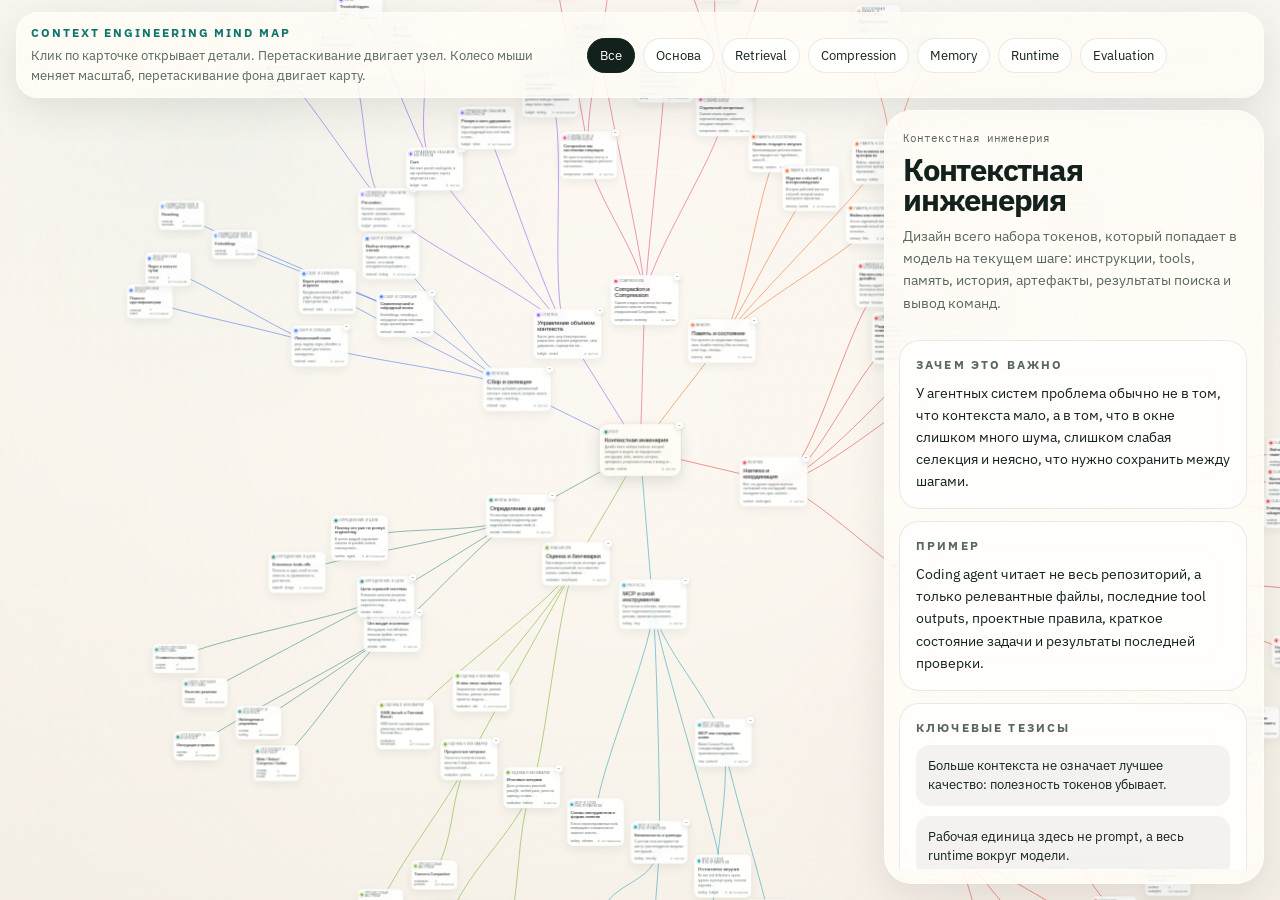
==== index.html @ 44800011 "Add interactive context engineering mindmap" ====
<!doctype html>
<html lang="ru">
  <head>
    <meta charset="utf-8">
    <meta name="viewport" content="width=device-width, initial-scale=1">
    <title>Контекстная инженерия: interactive mind map</title>
    <link rel="preconnect" href="https://fonts.googleapis.com">
    <link rel="preconnect" href="https://fonts.gstatic.com" crossorigin>
    <link
      href="https://fonts.googleapis.com/css2?family=IBM+Plex+Sans:wght@400;500;600;700&family=IBM+Plex+Mono:wght@400;500&display=swap"
      rel="stylesheet"
    >
    <link rel="stylesheet" href="styles.css">
  </head>
  <body>
    <main class="app-shell">
      <section class="mindmap-stage">
        <div class="stage-overlay stage-topbar">
          <div class="hint-block">
            <div class="hint-title">Context Engineering Mind Map</div>
            <p class="hint-copy">
              Клик по карточке открывает детали. Перетаскивание двигает узел. Колесо мыши меняет масштаб, перетаскивание фона двигает карту.
            </p>
          </div>

          <div class="toolbar-block">
            <div class="toolbar-row chips-row">
              <button class="chip is-active" data-filter="all">Все</button>
              <button class="chip" data-filter="основа">Основа</button>
              <button class="chip" data-filter="retrieval">Retrieval</button>
              <button class="chip" data-filter="compression">Compression</button>
              <button class="chip" data-filter="memory">Memory</button>
              <button class="chip" data-filter="runtime">Runtime</button>
              <button class="chip" data-filter="evaluation">Evaluation</button>
            </div>
          </div>
        </div>

        <div class="stage-overlay detail-dock">
          <div class="detail-header">
            <div class="breadcrumb" id="breadcrumb"></div>
            <h2 class="detail-title" id="detail-title"></h2>
            <p class="detail-subtitle" id="detail-subtitle"></p>
          </div>

          <div class="detail-scroll">
            <section class="detail-card">
              <h3>Зачем это важно</h3>
              <p id="detail-why"></p>
            </section>

            <section class="detail-card">
              <h3>Пример</h3>
              <p id="detail-example"></p>
            </section>

            <section class="detail-card">
              <h3>Ключевые тезисы</h3>
              <div class="bullets" id="detail-insights"></div>
            </section>

            <section class="detail-card">
              <h3>Теги</h3>
              <div class="tags" id="detail-tags"></div>
            </section>

            <section class="detail-card">
              <h3>Источники</h3>
              <div class="source-list" id="detail-sources"></div>
            </section>
          </div>
        </div>

        <div class="viewport" id="viewport">
          <div class="board" id="board">
            <svg class="connections" id="connections" preserveAspectRatio="none"></svg>
            <div class="node-layer" id="node-layer"></div>
          </div>
        </div>
      </section>
    </main>

    <script src="mindmap-data.js"></script>
    <script src="app.js"></script>
  </body>
</html>
---- styles.css ----
:root {
  --bg: #ede5d9;
  --ink: #13211d;
  --muted: #596661;
  --line: rgba(19, 33, 29, 0.14);
  --glass: rgba(255, 252, 246, 0.72);
  --glass-strong: rgba(255, 252, 246, 0.86);
  --border: rgba(19, 33, 29, 0.09);
  --shadow: 0 28px 70px rgba(38, 47, 44, 0.14);
  --shadow-soft: 0 12px 36px rgba(38, 47, 44, 0.1);
  --mono: "IBM Plex Mono", monospace;
  --sans: "IBM Plex Sans", sans-serif;
}

* {
  box-sizing: border-box;
}

html,
body {
  margin: 0;
  min-height: 100%;
}

body {
  font-family: var(--sans);
  color: var(--ink);
  background:
    radial-gradient(circle at 18% 12%, rgba(15, 118, 110, 0.14), transparent 24%),
    radial-gradient(circle at 86% 16%, rgba(37, 99, 235, 0.12), transparent 24%),
    radial-gradient(circle at 78% 82%, rgba(219, 39, 119, 0.1), transparent 22%),
    linear-gradient(180deg, #f4ede3 0%, #e7dece 100%);
}

body::before {
  content: "";
  position: fixed;
  inset: 0;
  pointer-events: none;
  background-image:
    linear-gradient(rgba(19, 33, 29, 0.03) 1px, transparent 1px),
    linear-gradient(90deg, rgba(19, 33, 29, 0.03) 1px, transparent 1px);
  background-size: 34px 34px;
  mask-image: radial-gradient(circle at center, black 34%, transparent 100%);
}

.app-shell {
  width: 100vw;
  min-height: 100vh;
}

.mindmap-stage,
.stage-overlay,
.node-card,
.detail-card,
.source-link {
  backdrop-filter: blur(18px);
}

.mindmap-stage {
  position: relative;
  background: rgba(255, 255, 255, 0.2);
}

.mindmap-stage {
  min-height: 100vh;
  overflow: hidden;
  border-radius: 0;
}

.viewport {
  position: relative;
  height: 100vh;
  min-height: 100vh;
  overflow: hidden;
  cursor: grab;
  touch-action: none;
  background:
    radial-gradient(circle at center, rgba(255, 252, 246, 0.68), rgba(255, 252, 246, 0.34)),
    linear-gradient(180deg, rgba(255, 252, 246, 0.28), rgba(255, 252, 246, 0.14));
}

.viewport.is-dragging {
  cursor: grabbing;
}

.board {
  position: absolute;
  inset: 0;
  transform-origin: 0 0;
}

.connections,
.node-layer {
  position: absolute;
  inset: 0;
}

.connections {
  width: 100%;
  height: 100%;
  overflow: visible;
}

.connection {
  fill: none;
  stroke-linecap: round;
  stroke-width: 2.4;
  opacity: 0.72;
}

.connection.is-muted {
  opacity: 0.18;
}

.stage-overlay {
  position: absolute;
  z-index: 10;
  border: 1px solid rgba(255, 255, 255, 0.56);
  background: var(--glass);
  box-shadow: var(--shadow-soft);
}

.stage-topbar {
  top: 12px;
  left: 16px;
  right: 16px;
  display: grid;
  grid-template-columns: minmax(260px, 0.9fr) minmax(420px, 1.1fr);
  gap: 14px;
  padding: 12px 14px;
  border-radius: 22px;
}

.hint-block {
  display: grid;
  gap: 6px;
}

.hint-title {
  font-size: 12px;
  font-weight: 700;
  letter-spacing: 0.16em;
  text-transform: uppercase;
  color: #0f766e;
}

.hint-copy,
.detail-subtitle,
.detail-card p,
.node-summary,
.node-meta {
  color: var(--muted);
}

.hint-copy {
  margin: 0;
  max-width: 64ch;
  font-size: 13px;
  line-height: 1.5;
}

.toolbar-block {
  display: grid;
  gap: 8px;
  align-content: center;
}

.toolbar-row {
  display: flex;
  flex-wrap: wrap;
  gap: 8px;
  align-items: center;
}

.chip {
  border-radius: 999px;
  border: 1px solid var(--border);
  background: rgba(255, 255, 255, 0.78);
  color: var(--ink);
  font: inherit;
}

.chip {
  min-height: 34px;
  padding: 8px 12px;
  cursor: pointer;
  transition: transform 140ms ease, border-color 140ms ease, background 140ms ease;
  font-size: 13px;
}

.chip:hover,
.node-card:hover,
.source-link:hover {
  transform: translateY(-1px);
}

.chip.is-active {
  color: #fff;
  background: #13211d;
  border-color: #13211d;
}

.detail-dock {
  top: 110px;
  right: 16px;
  bottom: 16px;
  width: min(380px, calc(100vw - 48px));
  display: grid;
  grid-template-rows: auto 1fr;
  gap: 12px;
  padding: 14px;
  border-radius: 28px;
  background: var(--glass-strong);
}

.detail-header {
  padding: 6px 4px 0;
}

.breadcrumb {
  font-family: var(--mono);
  font-size: 11px;
  color: var(--muted);
}

.detail-title {
  margin: 10px 0 0;
  font-size: clamp(24px, 2.4vw, 36px);
  line-height: 0.98;
  letter-spacing: -0.04em;
}

.detail-subtitle {
  margin-top: 10px;
  font-size: 14px;
  line-height: 1.58;
}

.detail-scroll {
  overflow: auto;
  display: grid;
  gap: 12px;
  padding-right: 2px;
}

.detail-card {
  padding: 16px;
  border-radius: 20px;
  border: 1px solid var(--border);
  background: rgba(255, 255, 255, 0.72);
}

.detail-card h3 {
  margin: 0 0 10px;
  font-size: 12px;
  letter-spacing: 0.18em;
  text-transform: uppercase;
  color: var(--muted);
}

.detail-card p {
  margin: 0;
  font-size: 14px;
  line-height: 1.58;
  color: var(--ink);
}

.bullets,
.source-list,
.tags {
  display: grid;
  gap: 10px;
}

.bullet {
  padding: 11px 12px;
  border-radius: 14px;
  background: rgba(19, 33, 29, 0.05);
  font-size: 13px;
  line-height: 1.5;
}

.tags {
  grid-template-columns: repeat(auto-fit, minmax(90px, max-content));
}

.tag {
  display: inline-flex;
  align-items: center;
  gap: 8px;
  padding: 8px 11px;
  border-radius: 999px;
  background: rgba(19, 33, 29, 0.06);
  font-size: 12px;
}

.node-shell {
  position: absolute;
  transform: translate(-50%, -50%);
}

.node-card,
.node-toggle {
  border: 1px solid var(--border);
}

.node-card {
  appearance: none;
  display: block;
  min-width: 150px;
  max-width: 250px;
  padding: 14px 14px 12px;
  border-radius: 22px;
  background: rgba(255, 255, 255, 0.84);
  box-shadow: 0 12px 34px rgba(38, 47, 44, 0.08);
  text-align: left;
  cursor: pointer;
  transition:
    transform 150ms ease,
    box-shadow 150ms ease,
    opacity 150ms ease,
    border-color 150ms ease;
}

.node-card.is-dragging {
  cursor: grabbing;
  box-shadow: 0 22px 48px rgba(38, 47, 44, 0.18);
}

.node-card.is-selected {
  border-color: rgba(19, 33, 29, 0.25);
  box-shadow: 0 20px 54px rgba(38, 47, 44, 0.14);
}

.node-card.is-muted {
  opacity: 0.2;
}

.node-card[data-depth="0"] {
  min-width: 260px;
  max-width: 300px;
  padding: 22px 20px 18px;
  border-radius: 30px;
  background: rgba(255, 252, 246, 0.92);
}

.node-card[data-depth="1"] {
  min-width: 220px;
  max-width: 250px;
}

.node-card[data-depth="2"] {
  min-width: 180px;
  max-width: 210px;
  padding: 12px 13px 11px;
}

.node-card[data-depth="3"],
.node-card[data-depth="4"] {
  min-width: 148px;
  max-width: 168px;
  padding: 10px 11px 10px;
  border-radius: 18px;
}

.node-kicker {
  display: inline-flex;
  align-items: center;
  gap: 8px;
  font-size: 10px;
  letter-spacing: 0.14em;
  text-transform: uppercase;
  color: var(--muted);
}

.node-dot {
  width: 9px;
  height: 9px;
  border-radius: 50%;
  background: var(--node-color, #0f766e);
  box-shadow: 0 0 0 6px color-mix(in srgb, var(--node-color, #0f766e) 18%, transparent);
}

.node-title {
  margin-top: 10px;
  font-size: 22px;
  line-height: 1.02;
  letter-spacing: -0.03em;
}

.node-card[data-depth="2"] .node-title {
  font-size: 16px;
}

.node-card[data-depth="3"] .node-title,
.node-card[data-depth="4"] .node-title {
  font-size: 14px;
  line-height: 1.14;
}

.node-summary {
  margin-top: 8px;
  font-size: 12px;
  line-height: 1.48;
}

.node-meta {
  display: flex;
  justify-content: space-between;
  align-items: center;
  gap: 8px;
  margin-top: 10px;
  font-size: 11px;
}

.node-hint {
  font-family: var(--mono);
}

.node-toggle {
  position: absolute;
  top: -8px;
  right: -8px;
  width: 28px;
  height: 28px;
  border-radius: 50%;
  background: rgba(255, 255, 255, 0.96);
  color: var(--ink);
  font-size: 16px;
  line-height: 1;
  cursor: pointer;
  box-shadow: 0 8px 18px rgba(38, 47, 44, 0.12);
}

.node-toggle:hover {
  background: #13211d;
  color: #fff;
}

.source-link {
  display: block;
  padding: 14px;
  border-radius: 20px;
  border: 1px solid var(--border);
  background: rgba(255, 255, 255, 0.8);
  color: inherit;
  text-decoration: none;
  transition: transform 140ms ease, border-color 140ms ease;
}

.source-kind {
  display: inline-block;
  margin-bottom: 8px;
  font-family: var(--mono);
  font-size: 11px;
  color: var(--muted);
}

.source-link strong {
  display: block;
  line-height: 1.42;
}

.source-link span:last-child {
  display: block;
  margin-top: 6px;
  font-size: 13px;
  color: var(--muted);
}

@media (max-width: 1260px) {
  .stage-topbar {
    grid-template-columns: 1fr;
  }

  .detail-dock {
    width: 330px;
  }
}

@media (max-width: 980px) {
  .mindmap-stage,
  .viewport {
    min-height: 100svh;
    height: 100svh;
    border-radius: 0;
  }

  .detail-dock {
    top: auto;
    left: 12px;
    right: 12px;
    bottom: 12px;
    width: auto;
    max-height: 38vh;
  }

  .stage-topbar {
    top: 12px;
    left: 12px;
    right: 12px;
    padding: 12px;
  }
}

@media (max-width: 720px) {
  .app-shell {
    width: 100vw;
  }

  .mindmap-stage,
  .viewport {
    border-radius: 0;
  }

  .hint-copy {
    font-size: 12px;
  }
}
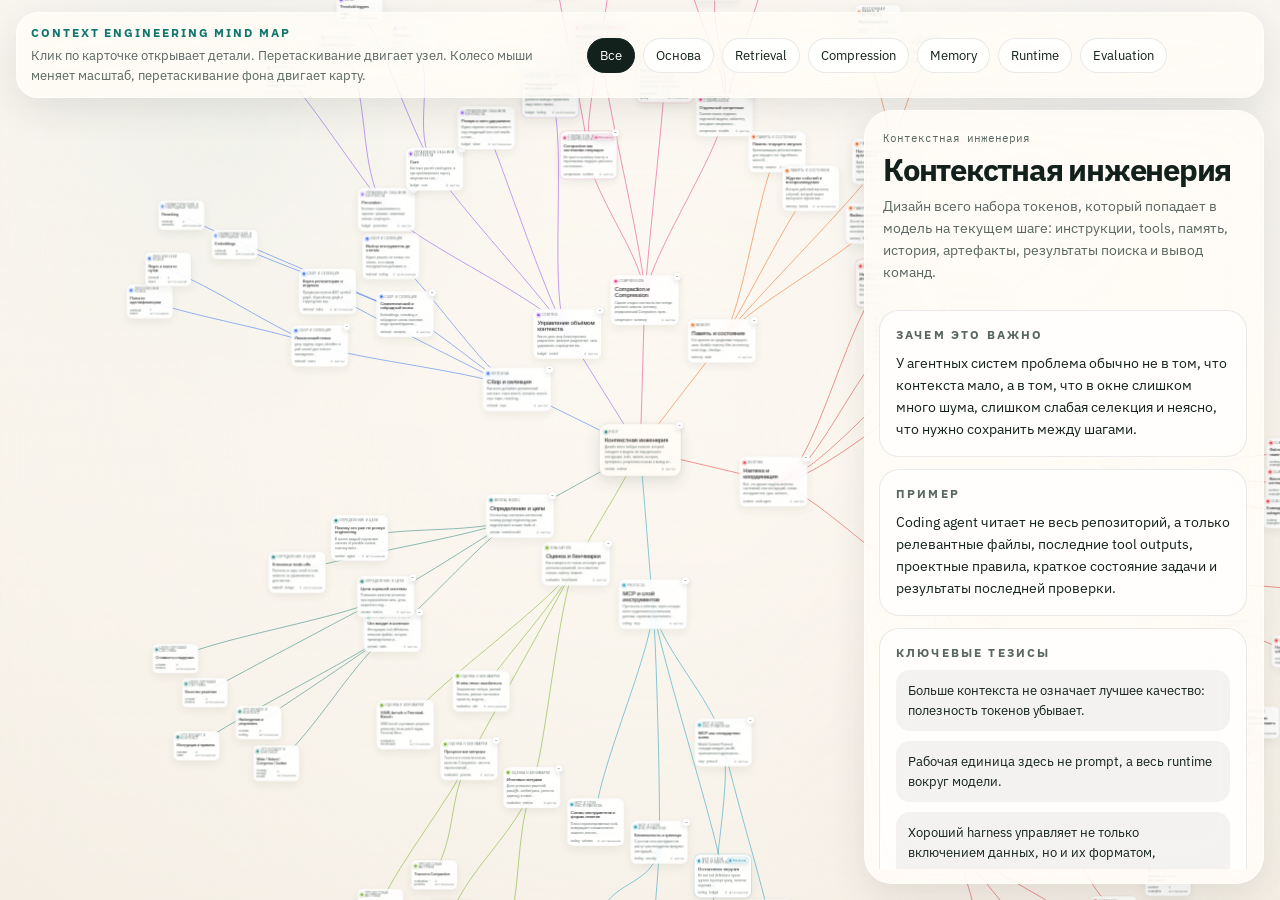
==== commit 140e4ec4: "Add animated mechanics to mindmap details" ====
--- a/index.html
+++ b/index.html
@@ -36,7 +36,7 @@
           </div>
         </div>
 
-        <div class="stage-overlay detail-dock">
+        <div class="stage-overlay detail-dock" id="detail-dock">
           <div class="detail-header">
             <div class="breadcrumb" id="breadcrumb"></div>
             <h2 class="detail-title" id="detail-title"></h2>
@@ -52,6 +52,11 @@
             <section class="detail-card">
               <h3>Пример</h3>
               <p id="detail-example"></p>
+            </section>
+
+            <section class="detail-card detail-viz-card" id="detail-viz-card" hidden>
+              <h3>Механика</h3>
+              <div id="detail-viz"></div>
             </section>
 
             <section class="detail-card">
--- a/styles.css
+++ b/styles.css
@@ -205,13 +205,19 @@
   top: 110px;
   right: 16px;
   bottom: 16px;
-  width: min(380px, calc(100vw - 48px));
-  display: grid;
-  grid-template-rows: auto 1fr;
+  width: min(400px, calc(100vw - 48px));
+  display: grid;
+  grid-template-rows: auto minmax(0, 1fr);
   gap: 12px;
   padding: 14px;
   border-radius: 28px;
   background: var(--glass-strong);
+  transition: width 220ms ease;
+  min-height: 0;
+}
+
+.detail-dock.has-viz {
+  width: min(520px, calc(100vw - 48px));
 }
 
 .detail-header {
@@ -242,6 +248,9 @@
   display: grid;
   gap: 12px;
   padding-right: 2px;
+  min-height: 0;
+  align-content: start;
+  overscroll-behavior: contain;
 }
 
 .detail-card {
@@ -249,6 +258,8 @@
   border-radius: 20px;
   border: 1px solid var(--border);
   background: rgba(255, 255, 255, 0.72);
+  overflow: visible;
+  min-width: 0;
 }
 
 .detail-card h3 {
@@ -264,6 +275,7 @@
   font-size: 14px;
   line-height: 1.58;
   color: var(--ink);
+  overflow-wrap: anywhere;
 }
 
 .bullets,
@@ -279,6 +291,889 @@
   background: rgba(19, 33, 29, 0.05);
   font-size: 13px;
   line-height: 1.5;
+}
+
+.detail-viz-card[hidden] {
+  display: none;
+}
+
+.detail-viz {
+  display: grid;
+  gap: 12px;
+}
+
+.viz-caption {
+  margin: 0;
+  font-size: 13px;
+  line-height: 1.56;
+  color: var(--muted);
+  overflow-wrap: anywhere;
+}
+
+.viz-flow {
+  display: grid;
+  gap: 8px;
+}
+
+.viz-compaction-loop {
+  display: grid;
+  gap: 12px;
+}
+
+.viz-handoff-loop {
+  display: grid;
+  gap: 12px;
+}
+
+.viz-approval-loop,
+.viz-checkpoint-loop {
+  display: grid;
+  gap: 12px;
+}
+
+.viz-pyramid-loop,
+.viz-summary-check-loop,
+.viz-tool-loading-loop {
+  display: grid;
+  gap: 12px;
+}
+
+.viz-controls {
+  display: grid;
+  grid-template-columns: auto 1fr;
+  gap: 10px;
+  align-items: start;
+}
+
+.viz-control-btn,
+.viz-step-btn {
+  appearance: none;
+  border: 1px solid var(--border);
+  background: rgba(255, 255, 255, 0.82);
+  color: var(--ink);
+  font: inherit;
+  cursor: pointer;
+  transition: background 160ms ease, border-color 160ms ease, transform 160ms ease;
+}
+
+.viz-control-btn:hover,
+.viz-step-btn:hover {
+  transform: translateY(-1px);
+}
+
+.viz-play-btn {
+  min-width: 52px;
+  min-height: 42px;
+  padding: 8px 12px;
+  border-radius: 14px;
+  font-size: 18px;
+  line-height: 1;
+}
+
+.viz-play-btn.is-paused {
+  color: #0f766e;
+  border-color: rgba(15, 118, 110, 0.24);
+  background: rgba(15, 118, 110, 0.08);
+}
+
+.viz-stepper {
+  display: flex;
+  flex-wrap: wrap;
+  gap: 8px;
+}
+
+.viz-step-btn {
+  min-height: 34px;
+  padding: 7px 10px;
+  border-radius: 999px;
+  font-size: 12px;
+  line-height: 1.2;
+}
+
+.viz-step-btn.is-active {
+  color: #fff;
+  background: #13211d;
+  border-color: #13211d;
+}
+
+.viz-loop-status {
+  padding: 11px 12px;
+  border-radius: 16px;
+  background: rgba(19, 33, 29, 0.06);
+  font-size: 12px;
+  line-height: 1.5;
+  color: var(--ink);
+  animation: viz-rise-in 420ms ease both;
+}
+
+.viz-stage-row {
+  display: grid;
+  grid-template-columns: repeat(4, minmax(0, 1fr));
+  gap: 8px;
+}
+
+.viz-stage {
+  display: grid;
+  gap: 6px;
+  padding: 10px 11px;
+  border-radius: 16px;
+  border: 1px solid var(--border);
+  background: rgba(255, 255, 255, 0.64);
+  transition: background 180ms ease, border-color 180ms ease, box-shadow 180ms ease, opacity 180ms ease;
+  opacity: 0.7;
+  animation: viz-rise-in 420ms ease both;
+}
+
+.viz-stage.is-active {
+  opacity: 1;
+  border-color: rgba(15, 118, 110, 0.28);
+  background: rgba(15, 118, 110, 0.08);
+  box-shadow: 0 12px 24px rgba(15, 118, 110, 0.12);
+}
+
+.viz-stage.is-done {
+  opacity: 1;
+  border-color: rgba(37, 99, 235, 0.18);
+  background: rgba(37, 99, 235, 0.06);
+}
+
+.viz-stage-step {
+  font-family: var(--mono);
+  font-size: 11px;
+  color: var(--muted);
+}
+
+.viz-stage-label {
+  font-size: 12px;
+  line-height: 1.35;
+}
+
+.viz-flow-row,
+.viz-handoff-row {
+  display: grid;
+  grid-template-columns: minmax(0, 1fr) auto minmax(0, 1fr) auto minmax(0, 1fr);
+  gap: 8px;
+  align-items: center;
+}
+
+.viz-chip,
+.viz-stack-layer,
+.viz-column,
+.viz-node {
+  border: 1px solid var(--border);
+  background: rgba(255, 255, 255, 0.72);
+  box-shadow: 0 8px 22px rgba(38, 47, 44, 0.06);
+  min-width: 0;
+}
+
+.viz-chip {
+  padding: 10px 12px;
+  border-radius: 16px;
+  font-size: 12px;
+  line-height: 1.4;
+  color: var(--ink);
+  overflow-wrap: anywhere;
+}
+
+.viz-chip[data-tone="accent"],
+.viz-stack-layer[data-tone="accent"],
+.viz-node[data-tone="accent"] {
+  border-color: rgba(15, 118, 110, 0.28);
+  background: rgba(15, 118, 110, 0.09);
+}
+
+.viz-chip[data-tone="warning"],
+.viz-stack-layer[data-tone="warning"],
+.viz-node[data-tone="warning"] {
+  border-color: rgba(219, 39, 119, 0.24);
+  background: rgba(219, 39, 119, 0.08);
+}
+
+.viz-chip[data-tone="soft"],
+.viz-stack-layer[data-tone="soft"],
+.viz-node[data-tone="soft"] {
+  border-color: rgba(37, 99, 235, 0.18);
+  background: rgba(37, 99, 235, 0.08);
+}
+
+.viz-arrow {
+  font-family: var(--mono);
+  font-size: 18px;
+  color: #0f766e;
+  text-align: center;
+  animation: viz-arrow-pulse 1.8s ease-in-out infinite;
+}
+
+.viz-meter {
+  height: 10px;
+  border-radius: 999px;
+  overflow: hidden;
+  background: rgba(19, 33, 29, 0.08);
+}
+
+.viz-meter-live {
+  position: relative;
+}
+
+.viz-live-meter {
+  display: grid;
+  gap: 8px;
+}
+
+.viz-threshold-marker {
+  position: absolute;
+  top: -3px;
+  bottom: -3px;
+  width: 2px;
+  background: rgba(219, 39, 119, 0.42);
+  transition: background 180ms ease, box-shadow 180ms ease;
+}
+
+.viz-threshold-marker.is-alert {
+  background: rgba(185, 28, 28, 0.85);
+  box-shadow: 0 0 0 4px rgba(185, 28, 28, 0.12);
+}
+
+.viz-threshold-label {
+  position: absolute;
+  top: -20px;
+  left: 50%;
+  transform: translateX(-50%);
+  font-family: var(--mono);
+  font-size: 10px;
+  color: #b91c1c;
+}
+
+.viz-meter-fill {
+  height: 100%;
+  border-radius: inherit;
+  background: linear-gradient(90deg, #0f766e, #2563eb);
+  animation: viz-meter-in 850ms ease;
+  transition: width 1600ms ease, background 360ms ease;
+}
+
+.viz-meter-fill[data-state="high"] {
+  background: linear-gradient(90deg, #b91c1c, #db2777);
+}
+
+.viz-meter-fill[data-state="safe"] {
+  background: linear-gradient(90deg, #0f766e, #65a30d);
+}
+
+.viz-meter-labels {
+  display: flex;
+  justify-content: space-between;
+  gap: 12px;
+  font-family: var(--mono);
+  font-size: 11px;
+  color: var(--muted);
+}
+
+.viz-compare {
+  display: grid;
+  grid-template-columns: 1fr 1fr;
+  gap: 10px;
+}
+
+.viz-phase-grid {
+  display: grid;
+  grid-template-columns: 1fr;
+  gap: 10px;
+}
+
+.viz-phase-card {
+  border: 1px solid var(--border);
+  border-radius: 18px;
+  background: rgba(255, 255, 255, 0.68);
+  padding: 12px;
+  display: grid;
+  grid-template-columns: minmax(120px, 152px) minmax(0, 1fr);
+  gap: 12px;
+  align-items: start;
+  opacity: 0.72;
+  transition:
+    opacity 220ms ease,
+    border-color 220ms ease,
+    background 220ms ease,
+    box-shadow 220ms ease;
+  animation: viz-rise-in 420ms ease both;
+}
+
+.viz-phase-card[data-tone="accent"] {
+  border-color: rgba(15, 118, 110, 0.24);
+  background: rgba(15, 118, 110, 0.06);
+}
+
+.viz-phase-card[data-tone="soft"] {
+  border-color: rgba(37, 99, 235, 0.16);
+  background: rgba(37, 99, 235, 0.06);
+}
+
+.viz-phase-card[data-tone="warning"] {
+  border-color: rgba(219, 39, 119, 0.2);
+  background: rgba(219, 39, 119, 0.07);
+}
+
+.viz-phase-card.is-active {
+  opacity: 1;
+  box-shadow: 0 12px 24px rgba(15, 118, 110, 0.12);
+}
+
+.viz-phase-card.is-done {
+  opacity: 1;
+}
+
+.viz-phase-card h4 {
+  margin: 0;
+  font-size: 11px;
+  letter-spacing: 0.14em;
+  text-transform: uppercase;
+  color: var(--muted);
+  padding-top: 2px;
+}
+
+.viz-phase-copy {
+  margin: 0;
+  font-size: 12px;
+  line-height: 1.45;
+  color: var(--ink);
+}
+
+.viz-load-grid {
+  display: grid;
+  grid-template-columns: repeat(2, minmax(0, 1fr));
+  gap: 10px;
+}
+
+.viz-load-card {
+  border: 1px solid var(--border);
+  border-radius: 18px;
+  background: rgba(255, 255, 255, 0.68);
+  box-shadow: 0 8px 22px rgba(38, 47, 44, 0.06);
+  padding: 12px;
+  display: grid;
+  gap: 8px;
+  animation: viz-rise-in 420ms ease both;
+}
+
+.viz-load-head {
+  display: flex;
+  justify-content: space-between;
+  gap: 10px;
+  align-items: baseline;
+}
+
+.viz-load-head h4 {
+  margin: 0;
+  font-size: 11px;
+  letter-spacing: 0.14em;
+  text-transform: uppercase;
+  color: var(--muted);
+}
+
+.viz-load-value,
+.viz-load-copy {
+  font-family: var(--mono);
+}
+
+.viz-load-value {
+  font-size: 11px;
+  color: var(--muted);
+}
+
+.viz-load-copy {
+  font-size: 11px;
+  line-height: 1.45;
+  color: var(--ink);
+}
+
+.viz-compaction-panels {
+  display: grid;
+  grid-template-columns: minmax(0, 1.1fr) minmax(0, 0.9fr);
+  gap: 10px;
+}
+
+.viz-handoff-panels {
+  display: grid;
+  grid-template-columns: repeat(2, minmax(0, 1fr));
+  gap: 10px;
+}
+
+.viz-summary-check-panels {
+  display: grid;
+  grid-template-columns: repeat(2, minmax(0, 1fr));
+  gap: 10px;
+}
+
+.viz-tool-loading-panels {
+  display: grid;
+  grid-template-columns: 1.15fr 0.9fr 0.95fr;
+  gap: 10px;
+}
+
+.viz-approval-panels,
+.viz-checkpoint-panels {
+  display: grid;
+  grid-template-columns: repeat(2, minmax(0, 1fr));
+  gap: 10px;
+}
+
+.viz-pyramid {
+  display: grid;
+  gap: 10px;
+}
+
+.viz-level-card {
+  border: 1px solid var(--border);
+  border-radius: 18px;
+  background: rgba(255, 255, 255, 0.72);
+  box-shadow: 0 8px 22px rgba(38, 47, 44, 0.06);
+  padding: 12px;
+  display: grid;
+  gap: 8px;
+  min-width: 0;
+  transition:
+    opacity 220ms ease,
+    border-color 220ms ease,
+    background 220ms ease,
+    box-shadow 220ms ease;
+  animation: viz-rise-in 420ms ease both;
+}
+
+.viz-level-card[data-tone="accent"] {
+  border-color: rgba(15, 118, 110, 0.24);
+  background: rgba(15, 118, 110, 0.06);
+}
+
+.viz-level-card[data-tone="soft"] {
+  border-color: rgba(37, 99, 235, 0.16);
+  background: rgba(37, 99, 235, 0.06);
+}
+
+.viz-level-card[data-tone="warning"] {
+  border-color: rgba(219, 39, 119, 0.2);
+  background: rgba(219, 39, 119, 0.07);
+}
+
+.viz-level-card.is-focused {
+  box-shadow: 0 12px 24px rgba(15, 118, 110, 0.12);
+}
+
+.viz-level-card.is-dimmed {
+  opacity: 0.66;
+}
+
+.viz-level-card h4 {
+  margin: 0;
+  font-size: 11px;
+  letter-spacing: 0.14em;
+  text-transform: uppercase;
+  color: var(--muted);
+}
+
+.viz-level-body {
+  display: grid;
+  gap: 8px;
+}
+
+.viz-column {
+  border-radius: 18px;
+  padding: 12px;
+  display: grid;
+  gap: 8px;
+  animation: viz-rise-in 420ms ease both;
+  min-width: 0;
+  transition:
+    opacity 220ms ease,
+    border-color 220ms ease,
+    background 220ms ease,
+    box-shadow 220ms ease;
+}
+
+.viz-column.is-focused {
+  border-color: rgba(15, 118, 110, 0.28);
+  background: rgba(15, 118, 110, 0.07);
+  box-shadow: 0 12px 24px rgba(15, 118, 110, 0.12);
+}
+
+.viz-column.is-dimmed {
+  opacity: 0.66;
+}
+
+.viz-artifact-panel {
+  border-style: dashed;
+  border-color: rgba(219, 39, 119, 0.18);
+}
+
+.viz-checkpoint-panel {
+  border-style: dashed;
+  border-color: rgba(37, 99, 235, 0.2);
+}
+
+.viz-column h4,
+.viz-stack h4,
+.viz-handoff h4 {
+  margin: 0;
+  font-size: 11px;
+  letter-spacing: 0.14em;
+  text-transform: uppercase;
+  color: var(--muted);
+}
+
+.viz-line {
+  padding: 8px 10px;
+  border-radius: 12px;
+  background: rgba(19, 33, 29, 0.05);
+  font-family: var(--mono);
+  font-size: 11px;
+  line-height: 1.45;
+  color: var(--ink);
+  overflow-wrap: anywhere;
+  animation: viz-rise-in 420ms ease both;
+}
+
+.viz-live-line {
+  padding: 9px 10px;
+  border-radius: 12px;
+  background: rgba(19, 33, 29, 0.05);
+  font-family: var(--mono);
+  font-size: 11px;
+  line-height: 1.45;
+  color: var(--ink);
+  overflow-wrap: anywhere;
+  transition:
+    opacity 700ms ease,
+    max-height 700ms ease,
+    margin 700ms ease,
+    padding 700ms ease,
+    transform 700ms ease;
+  max-height: 80px;
+  opacity: 1;
+  animation: viz-rise-in 420ms ease both;
+}
+
+.viz-live-line.is-old {
+  background: rgba(219, 39, 119, 0.08);
+}
+
+.viz-live-line.is-risky {
+  background: rgba(185, 28, 28, 0.09);
+}
+
+.viz-live-line.is-restore,
+.viz-live-line-restored,
+.viz-live-line-approved {
+  background: rgba(15, 118, 110, 0.1);
+}
+
+.viz-live-line.is-continued {
+  background: rgba(37, 99, 235, 0.08);
+}
+
+.viz-live-line-checkpoint {
+  background: rgba(37, 99, 235, 0.08);
+}
+
+.viz-live-line-delegated {
+  background: rgba(37, 99, 235, 0.08);
+}
+
+.viz-live-line.is-trace {
+  background: rgba(219, 39, 119, 0.08);
+}
+
+.viz-live-line.is-result,
+.viz-live-line-returned {
+  background: rgba(15, 118, 110, 0.1);
+}
+
+.viz-live-line-artifact {
+  background: rgba(219, 39, 119, 0.08);
+}
+
+.viz-live-line-pending {
+  color: var(--muted);
+  border: 0px dashed rgba(19, 33, 29, 0.12);
+  background: rgba(19, 33, 29, 0.03);
+}
+
+.viz-live-line-continue {
+  background: rgba(37, 99, 235, 0.08);
+}
+
+.viz-live-line-request {
+  background: rgba(219, 39, 119, 0.08);
+}
+
+.viz-live-line-reinjected {
+  background: rgba(15, 118, 110, 0.1);
+  border: 0px solid rgba(15, 118, 110, 0.2);
+}
+
+.viz-live-line.is-collapsed {
+  max-height: 0;
+  opacity: 0;
+  margin: 0;
+  padding-top: 0;
+  padding-bottom: 0;
+  transform: translateY(-6px);
+  overflow: hidden;
+}
+
+.viz-stack {
+  display: grid;
+  gap: 8px;
+}
+
+.viz-stack-layer {
+  padding: 11px 12px;
+  border-radius: 16px;
+  font-size: 12px;
+  line-height: 1.45;
+  overflow-wrap: anywhere;
+  animation: viz-rise-in 420ms ease both;
+}
+
+.viz-stack-layer strong,
+.viz-chip strong,
+.viz-node strong,
+.viz-line strong {
+  display: block;
+  margin-bottom: 3px;
+  font-size: 11px;
+  letter-spacing: 0.08em;
+  text-transform: uppercase;
+}
+
+.viz-handoff {
+  display: grid;
+  gap: 10px;
+}
+
+.viz-policy-item {
+  display: grid;
+  grid-template-columns: minmax(0, 1fr) auto;
+  gap: 10px;
+  align-items: center;
+  padding: 10px 12px;
+  border-radius: 14px;
+  background: rgba(19, 33, 29, 0.04);
+  animation: viz-rise-in 420ms ease both;
+}
+
+.viz-check-item {
+  display: grid;
+  grid-template-columns: minmax(0, 1fr) auto;
+  gap: 10px;
+  align-items: center;
+  padding: 10px 12px;
+  border-radius: 14px;
+  background: rgba(19, 33, 29, 0.04);
+  animation: viz-rise-in 420ms ease both;
+}
+
+.viz-policy-label {
+  font-size: 12px;
+  line-height: 1.45;
+  color: var(--ink);
+}
+
+.viz-check-label {
+  font-size: 12px;
+  line-height: 1.45;
+  color: var(--ink);
+}
+
+.viz-policy-badge {
+  display: inline-flex;
+  align-items: center;
+  justify-content: center;
+  min-width: 86px;
+  min-height: 30px;
+  padding: 5px 10px;
+  border-radius: 999px;
+  font-family: var(--mono);
+  font-size: 11px;
+  border: 1px solid var(--border);
+  background: rgba(255, 255, 255, 0.75);
+  color: var(--muted);
+}
+
+.viz-check-badge {
+  display: inline-flex;
+  align-items: center;
+  justify-content: center;
+  min-width: 92px;
+  min-height: 30px;
+  padding: 5px 10px;
+  border-radius: 999px;
+  font-family: var(--mono);
+  font-size: 11px;
+  border: 1px solid var(--border);
+  background: rgba(255, 255, 255, 0.75);
+  color: var(--muted);
+}
+
+.viz-policy-badge[data-state="allowed"],
+.viz-policy-badge[data-state="approved"] {
+  color: #0f766e;
+  border-color: rgba(15, 118, 110, 0.24);
+  background: rgba(15, 118, 110, 0.08);
+}
+
+.viz-check-badge[data-state="pass"] {
+  color: #0f766e;
+  border-color: rgba(15, 118, 110, 0.24);
+  background: rgba(15, 118, 110, 0.08);
+}
+
+.viz-policy-badge[data-state="pending"] {
+  color: #b91c1c;
+  border-color: rgba(185, 28, 28, 0.24);
+  background: rgba(185, 28, 28, 0.08);
+}
+
+.viz-check-badge[data-state="fail"] {
+  color: #b91c1c;
+  border-color: rgba(185, 28, 28, 0.24);
+  background: rgba(185, 28, 28, 0.08);
+}
+
+.viz-policy-badge[data-state="blocked"] {
+  color: var(--muted);
+  border-color: rgba(19, 33, 29, 0.12);
+  background: rgba(19, 33, 29, 0.03);
+}
+
+.viz-check-badge[data-state="pending"] {
+  color: #946200;
+  border-color: rgba(148, 98, 0, 0.18);
+  background: rgba(148, 98, 0, 0.08);
+}
+
+.viz-node {
+  padding: 12px;
+  border-radius: 18px;
+  font-size: 12px;
+  line-height: 1.45;
+  overflow-wrap: anywhere;
+  animation: viz-rise-in 420ms ease both;
+}
+
+.viz-note {
+  padding: 10px 12px;
+  border-radius: 14px;
+  background: rgba(19, 33, 29, 0.05);
+  font-size: 12px;
+  line-height: 1.45;
+  color: var(--muted);
+  animation: viz-rise-in 420ms ease both;
+}
+
+.viz-live-summary {
+  display: grid;
+  gap: 8px;
+  max-height: 0;
+  opacity: 0;
+  overflow: hidden;
+  transform: translateY(8px);
+  transition:
+    max-height 800ms ease,
+    opacity 800ms ease,
+    transform 800ms ease;
+}
+
+.viz-live-summary.is-visible {
+  max-height: 320px;
+  opacity: 1;
+  transform: translateY(0);
+}
+
+@keyframes viz-meter-in {
+  from {
+    width: 0;
+  }
+}
+
+@keyframes viz-rise-in {
+  from {
+    opacity: 0;
+    transform: translateY(10px);
+  }
+
+  to {
+    opacity: 1;
+    transform: translateY(0);
+  }
+}
+
+@keyframes viz-arrow-pulse {
+  0%,
+  100% {
+    opacity: 0.35;
+    transform: translateX(0);
+  }
+
+  50% {
+    opacity: 1;
+    transform: translateX(4px);
+  }
+}
+
+@keyframes viz-glow-soft {
+  0%,
+  100% {
+    box-shadow: 0 8px 22px rgba(38, 47, 44, 0.06);
+  }
+
+  50% {
+    box-shadow: 0 14px 28px rgba(15, 118, 110, 0.16);
+  }
+}
+
+@keyframes viz-warning-breathe {
+  0%,
+  100% {
+    transform: scale(1);
+  }
+
+  50% {
+    transform: scale(0.985);
+  }
+}
+
+.viz-chip.is-enter,
+.viz-meter,
+.viz-caption {
+  animation: viz-rise-in 420ms ease both;
+}
+
+.viz-chip.is-glow,
+.viz-node.is-glow {
+  animation: viz-rise-in 420ms ease both, viz-glow-soft 2.1s ease-in-out infinite 0.5s;
+}
+
+.viz-chip.is-warning {
+  animation: viz-rise-in 420ms ease both, viz-warning-breathe 1.7s ease-in-out infinite 0.4s;
+}
+
+@media (max-width: 760px) {
+  .viz-phase-grid,
+  .viz-load-grid,
+  .viz-summary-check-panels,
+  .viz-tool-loading-panels,
+  .viz-approval-panels,
+  .viz-checkpoint-panels,
+  .viz-handoff-panels,
+  .viz-compaction-panels,
+  .viz-compare {
+    grid-template-columns: 1fr;
+  }
+
+  .viz-phase-card {
+    grid-template-columns: 1fr;
+    gap: 8px;
+  }
 }
 
 .tags {
@@ -308,6 +1203,7 @@
 .node-card {
   appearance: none;
   display: block;
+  position: relative;
   min-width: 150px;
   max-width: 250px;
   padding: 14px 14px 12px;
@@ -323,6 +1219,14 @@
     border-color 150ms ease;
 }
 
+.node-card.has-viz {
+  border-color: color-mix(in srgb, var(--node-color, #0f766e) 28%, rgba(19, 33, 29, 0.12));
+  box-shadow:
+    0 12px 34px rgba(38, 47, 44, 0.08),
+    0 0 0 1px color-mix(in srgb, var(--node-color, #0f766e) 16%, transparent);
+  animation: node-viz-pulse 2.6s ease-in-out infinite;
+}
+
 .node-card.is-dragging {
   cursor: grabbing;
   box-shadow: 0 22px 48px rgba(38, 47, 44, 0.18);
@@ -362,6 +1266,35 @@
   max-width: 168px;
   padding: 10px 11px 10px;
   border-radius: 18px;
+}
+
+.node-viz-badge {
+  position: absolute;
+  top: 10px;
+  right: 10px;
+  display: inline-flex;
+  align-items: center;
+  gap: 6px;
+  min-height: 24px;
+  padding: 4px 8px;
+  border-radius: 999px;
+  border: 1px solid color-mix(in srgb, var(--node-color, #0f766e) 26%, rgba(19, 33, 29, 0.12));
+  background: color-mix(in srgb, var(--node-color, #0f766e) 10%, rgba(255, 255, 255, 0.88));
+  font-family: var(--mono);
+  font-size: 10px;
+  line-height: 1;
+  color: color-mix(in srgb, var(--node-color, #0f766e) 72%, #13211d);
+  box-shadow: 0 8px 18px rgba(38, 47, 44, 0.08);
+}
+
+.node-viz-badge::before {
+  content: "";
+  width: 7px;
+  height: 7px;
+  border-radius: 50%;
+  background: var(--node-color, #0f766e);
+  box-shadow: 0 0 0 5px color-mix(in srgb, var(--node-color, #0f766e) 18%, transparent);
+  animation: node-viz-dot 1.9s ease-in-out infinite;
 }
 
 .node-kicker {
@@ -397,6 +1330,14 @@
 .node-card[data-depth="4"] .node-title {
   font-size: 14px;
   line-height: 1.14;
+}
+
+.node-card[data-depth="3"] .node-viz-badge,
+.node-card[data-depth="4"] .node-viz-badge {
+  top: 8px;
+  right: 8px;
+  padding: 3px 7px;
+  font-size: 9px;
 }
 
 .node-summary {
@@ -447,6 +1388,8 @@
   color: inherit;
   text-decoration: none;
   transition: transform 140ms ease, border-color 140ms ease;
+  min-width: 0;
+  overflow-wrap: anywhere;
 }
 
 .source-kind {
@@ -476,6 +1419,10 @@
 
   .detail-dock {
     width: 330px;
+  }
+
+  .detail-dock.has-viz {
+    width: min(440px, calc(100vw - 40px));
   }
 }
 
@@ -517,4 +1464,62 @@
   .hint-copy {
     font-size: 12px;
   }
-}
+
+  .viz-flow-row,
+  .viz-handoff-row,
+  .viz-compare,
+  .viz-stage-row,
+  .viz-compaction-panels {
+    grid-template-columns: 1fr;
+  }
+
+  .viz-controls {
+    grid-template-columns: 1fr;
+  }
+
+  .viz-arrow {
+    transform: rotate(90deg);
+    animation-name: viz-arrow-pulse-mobile;
+  }
+}
+
+@keyframes viz-arrow-pulse-mobile {
+  0%,
+  100% {
+    opacity: 0.35;
+    transform: rotate(90deg) translateX(0);
+  }
+
+  50% {
+    opacity: 1;
+    transform: rotate(90deg) translateX(4px);
+  }
+}
+
+@keyframes node-viz-pulse {
+  0%,
+  100% {
+    box-shadow:
+      0 12px 34px rgba(38, 47, 44, 0.08),
+      0 0 0 1px color-mix(in srgb, var(--node-color, #0f766e) 16%, transparent);
+  }
+
+  50% {
+    box-shadow:
+      0 16px 38px rgba(38, 47, 44, 0.11),
+      0 0 0 4px color-mix(in srgb, var(--node-color, #0f766e) 12%, transparent);
+  }
+}
+
+@keyframes node-viz-dot {
+  0%,
+  100% {
+    transform: scale(1);
+    opacity: 0.9;
+  }
+
+  50% {
+    transform: scale(1.14);
+    opacity: 1;
+  }
+}
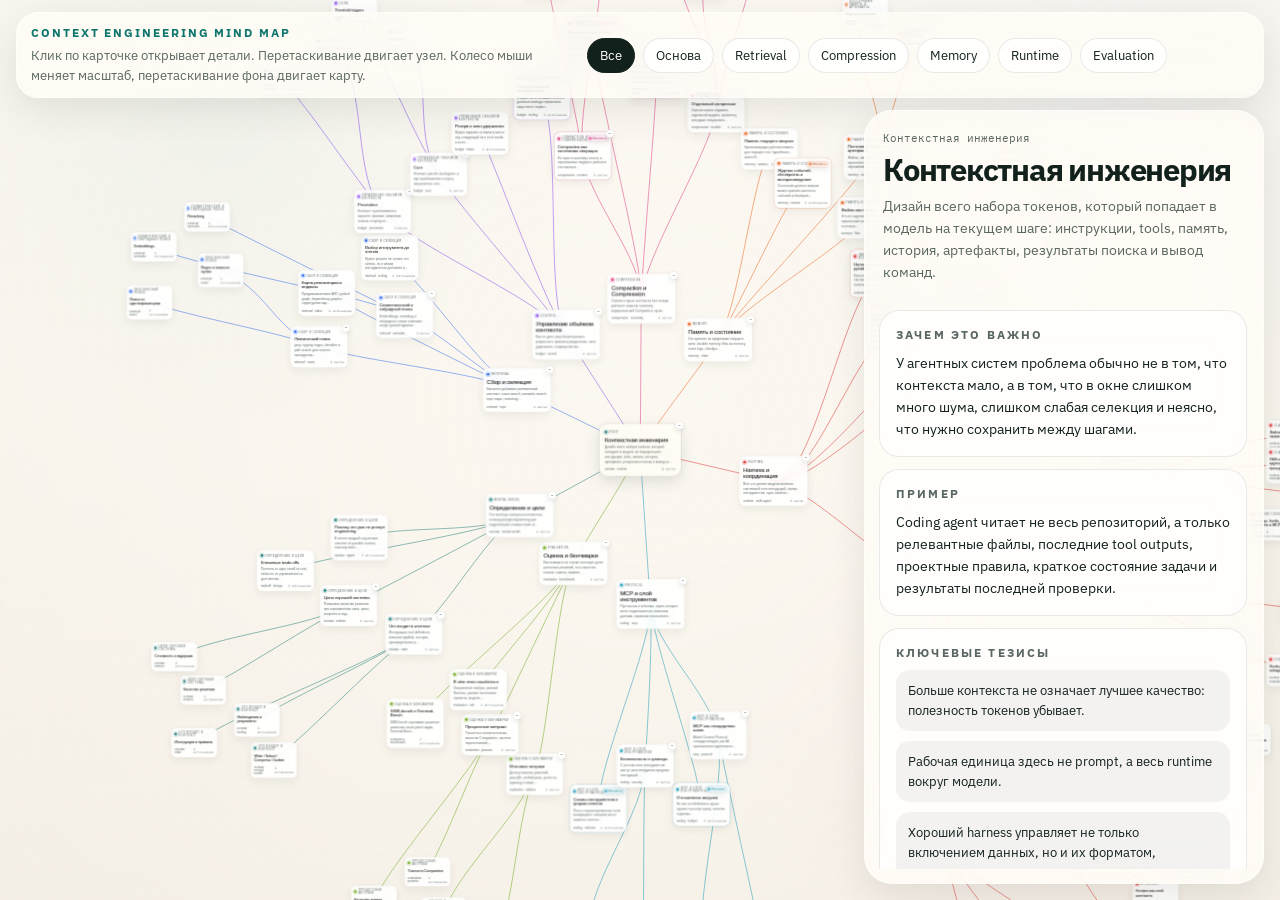
==== commit 7f111254: "Add mobile mindmap support and richer presentation" ====
--- a/index.html
+++ b/index.html
@@ -33,12 +33,18 @@
               <button class="chip" data-filter="runtime">Runtime</button>
               <button class="chip" data-filter="evaluation">Evaluation</button>
             </div>
+            <div class="toolbar-row mobile-toolbar-row">
+              <button class="chip mobile-detail-toggle" id="mobile-detail-open" type="button">Детали</button>
+            </div>
           </div>
         </div>
 
         <div class="stage-overlay detail-dock" id="detail-dock">
           <div class="detail-header">
-            <div class="breadcrumb" id="breadcrumb"></div>
+            <div class="detail-header-row">
+              <div class="breadcrumb" id="breadcrumb"></div>
+              <button class="detail-close" id="detail-close" type="button" aria-label="Скрыть детали">✕</button>
+            </div>
             <h2 class="detail-title" id="detail-title"></h2>
             <p class="detail-subtitle" id="detail-subtitle"></p>
           </div>
--- a/styles.css
+++ b/styles.css
@@ -173,6 +173,10 @@
   align-items: center;
 }
 
+.mobile-toolbar-row {
+  display: none;
+}
+
 .chip {
   border-radius: 999px;
   border: 1px solid var(--border);
@@ -224,10 +228,37 @@
   padding: 6px 4px 0;
 }
 
+.detail-header-row {
+  display: flex;
+  align-items: center;
+  justify-content: space-between;
+  gap: 12px;
+}
+
 .breadcrumb {
   font-family: var(--mono);
   font-size: 11px;
   color: var(--muted);
+}
+
+.detail-close {
+  display: none;
+  align-items: center;
+  justify-content: center;
+  min-width: 38px;
+  min-height: 38px;
+  padding: 0;
+  border-radius: 999px;
+  border: 1px solid var(--border);
+  background: rgba(255, 255, 255, 0.82);
+  color: var(--ink);
+  font: inherit;
+  cursor: pointer;
+  transition: transform 140ms ease, border-color 140ms ease, background 140ms ease;
+}
+
+.detail-close:hover {
+  transform: translateY(-1px);
 }
 
 .detail-title {
@@ -326,7 +357,10 @@
 }
 
 .viz-approval-loop,
-.viz-checkpoint-loop {
+.viz-checkpoint-loop,
+.viz-event-loop,
+.viz-planner-loop,
+.viz-tool-contract-loop {
   display: grid;
   gap: 12px;
 }
@@ -711,6 +745,13 @@
   gap: 10px;
 }
 
+.viz-event-panels,
+.viz-tool-contract-panels {
+  display: grid;
+  grid-template-columns: repeat(3, minmax(0, 1fr));
+  gap: 10px;
+}
+
 .viz-approval-panels,
 .viz-checkpoint-panels {
   display: grid;
@@ -781,6 +822,10 @@
   padding: 12px;
   display: grid;
   gap: 8px;
+  align-content: start;
+  grid-auto-rows: max-content;
+  height: max-content;
+  overflow: visible;
   animation: viz-rise-in 420ms ease both;
   min-width: 0;
   transition:
@@ -841,13 +886,15 @@
   line-height: 1.45;
   color: var(--ink);
   overflow-wrap: anywhere;
+  overflow: visible;
+  white-space: normal;
   transition:
     opacity 700ms ease,
     max-height 700ms ease,
     margin 700ms ease,
     padding 700ms ease,
     transform 700ms ease;
-  max-height: 80px;
+  max-height: 999px;
   opacity: 1;
   animation: viz-rise-in 420ms ease both;
 }
@@ -1162,6 +1209,8 @@
   .viz-load-grid,
   .viz-summary-check-panels,
   .viz-tool-loading-panels,
+  .viz-event-panels,
+  .viz-tool-contract-panels,
   .viz-approval-panels,
   .viz-checkpoint-panels,
   .viz-handoff-panels,
@@ -1435,12 +1484,12 @@
   }
 
   .detail-dock {
-    top: auto;
+    top: 12px;
     left: 12px;
     right: 12px;
     bottom: 12px;
     width: auto;
-    max-height: 38vh;
+    max-height: none;
   }
 
   .stage-topbar {
@@ -1456,13 +1505,115 @@
     width: 100vw;
   }
 
+  .stage-topbar {
+    top: 6px;
+    left: 6px;
+    right: 6px;
+    grid-template-columns: 1fr;
+    gap: 8px;
+    padding: 8px 9px;
+    border-radius: 16px;
+  }
+
   .mindmap-stage,
   .viewport {
     border-radius: 0;
   }
 
+  .hint-block {
+    display: none;
+  }
+
+  .hint-title {
+    font-size: 11px;
+    letter-spacing: 0.12em;
+  }
+
   .hint-copy {
+    display: none;
+  }
+
+  .toolbar-block {
+    gap: 6px;
+  }
+
+  .chips-row {
+    flex-wrap: nowrap;
+    overflow-x: auto;
+    padding-bottom: 2px;
+    scrollbar-width: none;
+  }
+
+  .chips-row::-webkit-scrollbar {
+    display: none;
+  }
+
+  .chip {
+    min-height: 32px;
+    padding: 7px 11px;
     font-size: 12px;
+    white-space: nowrap;
+  }
+
+  .mobile-toolbar-row {
+    display: flex;
+    justify-content: flex-end;
+  }
+
+  .mobile-detail-toggle {
+    min-width: 96px;
+  }
+
+  .detail-dock {
+    top: 0;
+    right: 0;
+    bottom: 0;
+    left: 0;
+    width: 100vw;
+    max-width: 100vw;
+    padding: 16px 14px 18px;
+    border-radius: 0;
+    background: rgba(255, 252, 246, 0.95);
+    transform: translateY(100%);
+    opacity: 0;
+    pointer-events: none;
+    transition:
+      transform 220ms ease,
+      opacity 220ms ease,
+      width 220ms ease;
+    z-index: 22;
+  }
+
+  .detail-dock.has-viz {
+    width: 100vw;
+  }
+
+  .detail-dock.is-open {
+    transform: translateY(0);
+    opacity: 1;
+    pointer-events: auto;
+  }
+
+  .detail-close {
+    display: inline-flex;
+  }
+
+  .detail-header {
+    padding-top: 0;
+  }
+
+  .detail-title {
+    font-size: clamp(22px, 8vw, 34px);
+  }
+
+  .detail-subtitle {
+    font-size: 13px;
+    line-height: 1.5;
+  }
+
+  .detail-scroll {
+    padding-right: 0;
+    padding-bottom: 12px;
   }
 
   .viz-flow-row,
